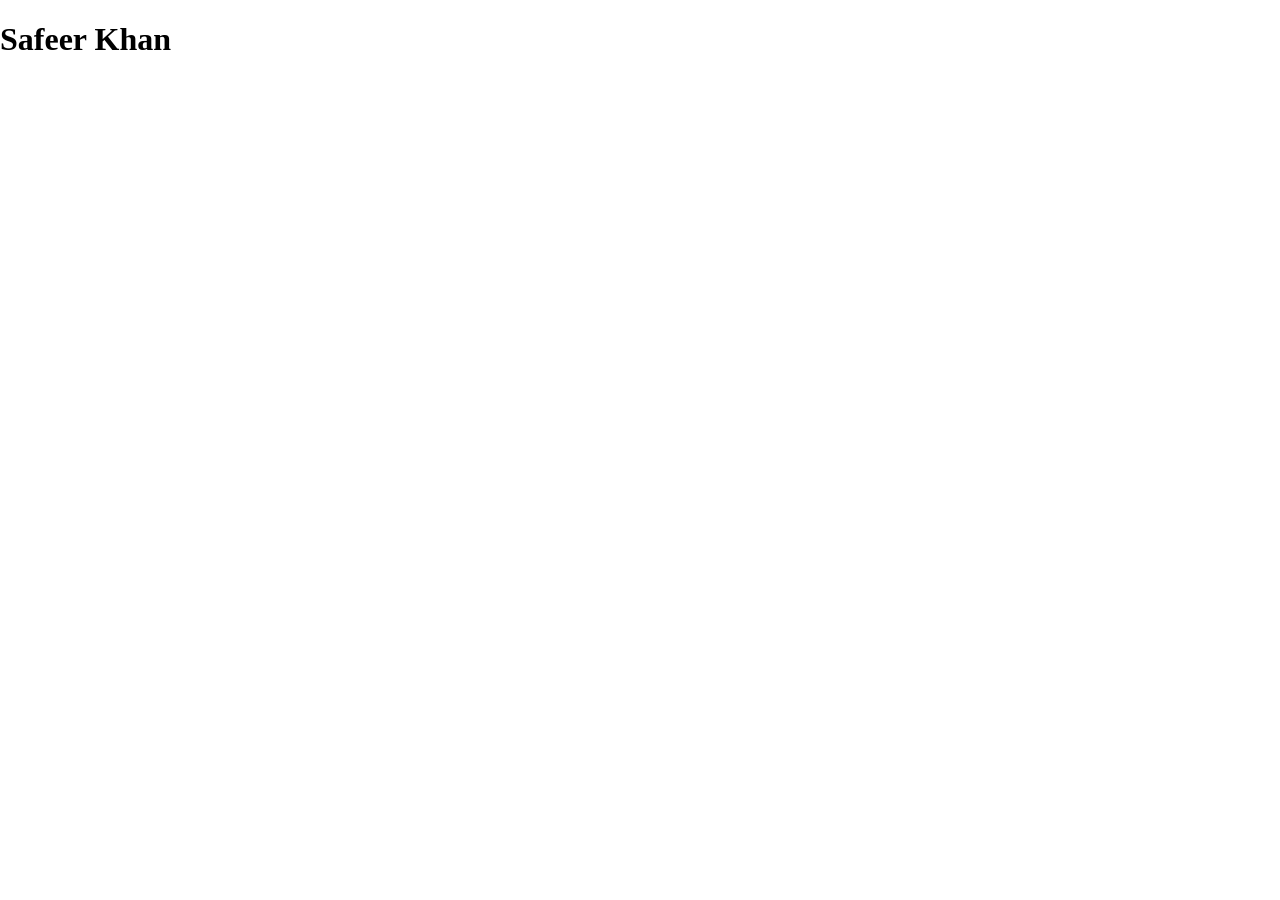
==== index.html @ 7e83fa23 "HTML/CSS Created" ====
<!DOCTYPE html>
<html lang="en">
  <head>
    <meta charset="UTF-8" />
    <meta http-equiv="X-UA-Compatible" content="IE=edge" />
    <meta name="viewport" content="width=device-width, initial-scale=1.0" />
    <title>Safeer Khan</title>
    <link rel="stylesheet" href="style.css" />
  </head>
  <body>
    <h1>Safeer Khan</h1>
  </body>
</html>
---- style.css ----
html,
body {
  margin: 0;
  padding: 0;
  box-sizing: border-box;
}
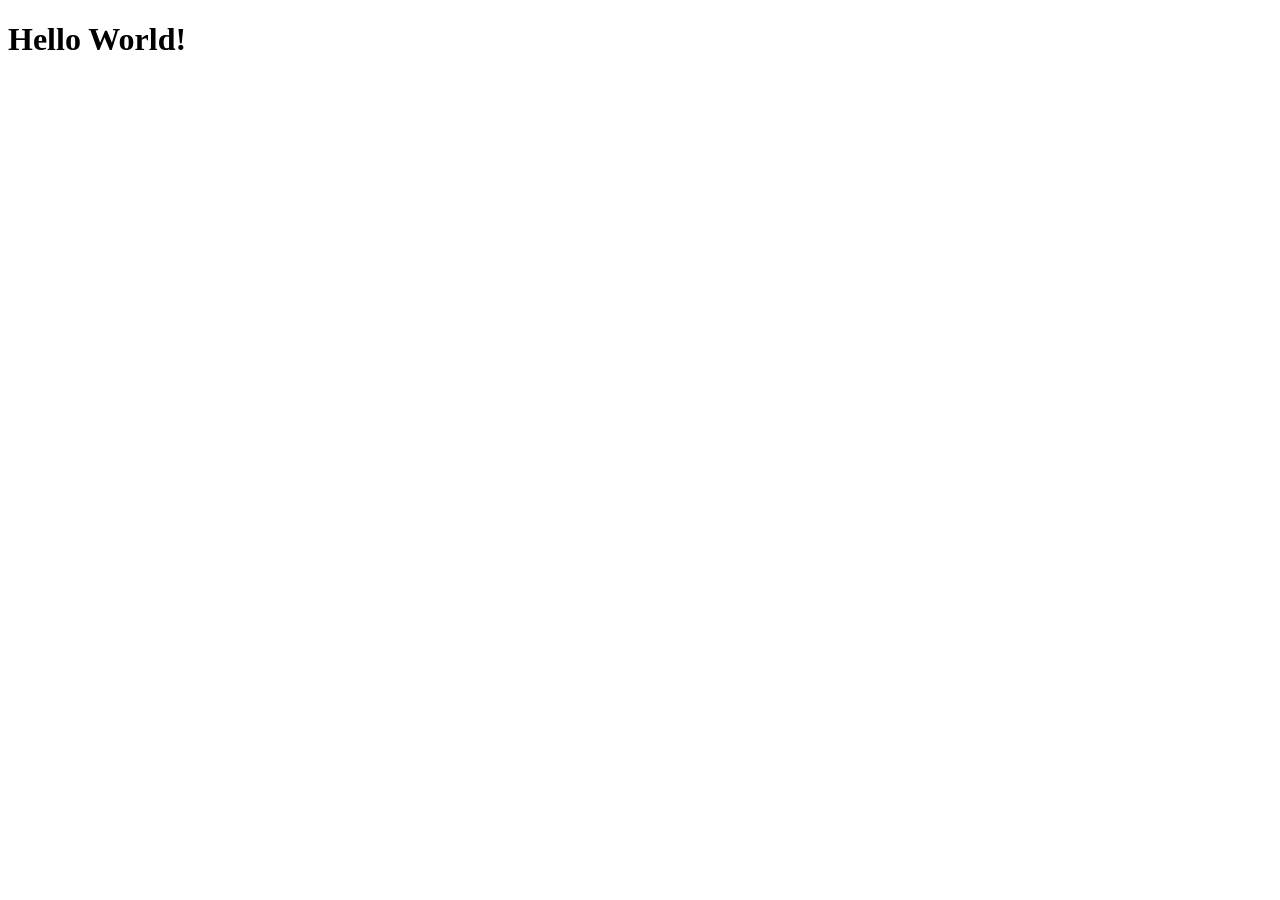
==== commit 65e85387: "Init project setup" ====
--- a/index.html
+++ b/index.html
@@ -2,12 +2,10 @@
 <html lang="en">
   <head>
     <meta charset="UTF-8" />
-    <meta http-equiv="X-UA-Compatible" content="IE=edge" />
     <meta name="viewport" content="width=device-width, initial-scale=1.0" />
     <title>Safeer Khan</title>
-    <link rel="stylesheet" href="style.css" />
   </head>
   <body>
-    <h1>Safeer Khan</h1>
+    <h1>Hello World!</h1>
   </body>
 </html>
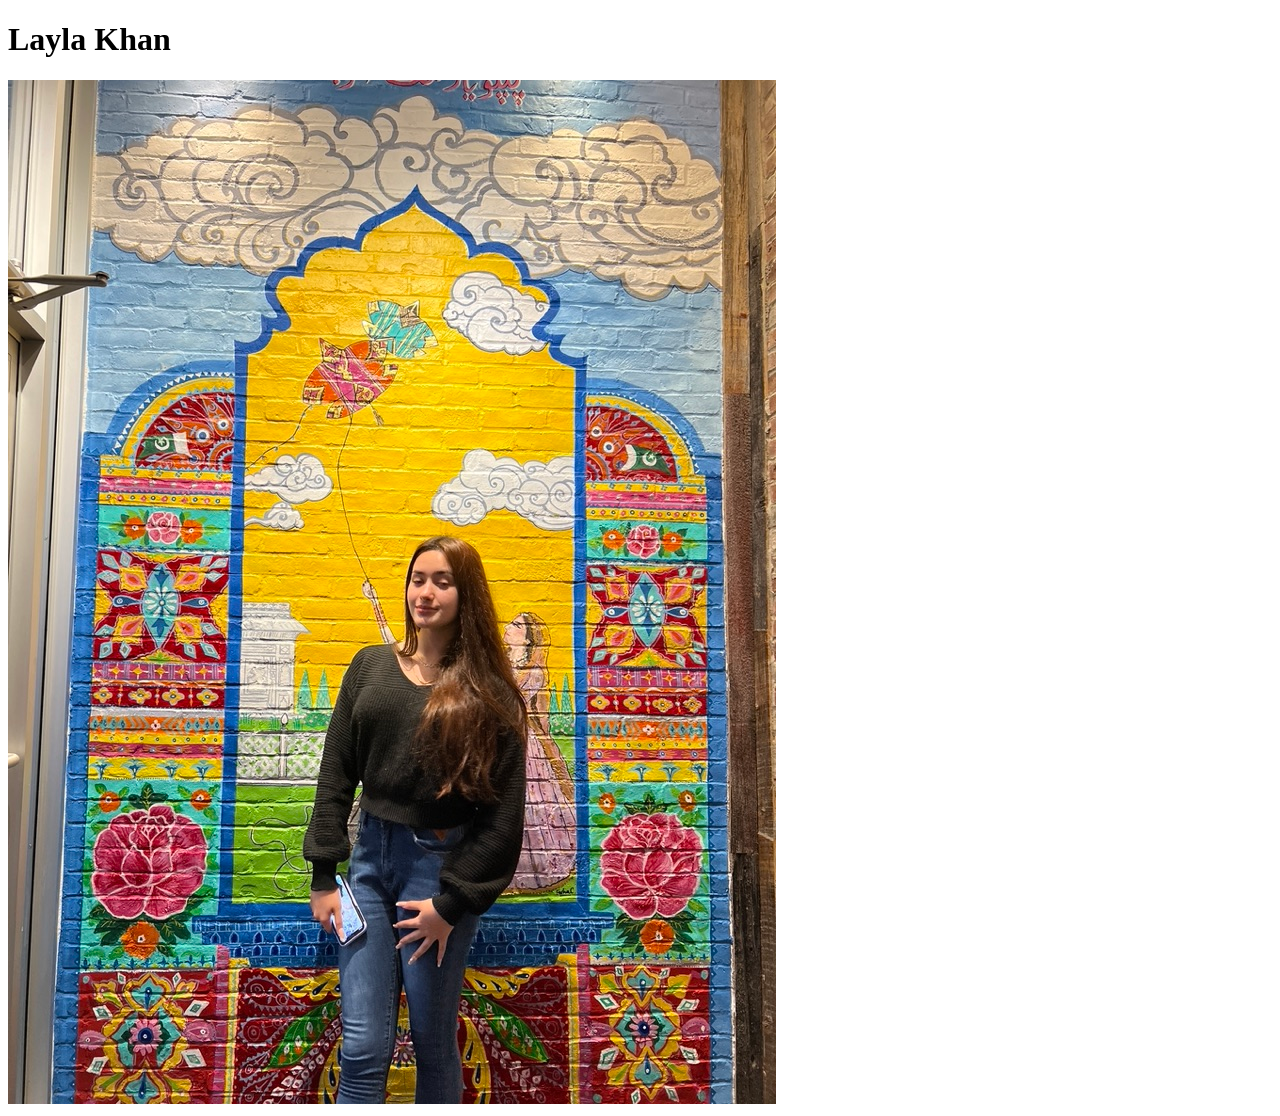
==== commit 88cdf4da: "add picture of layla" ====
--- a/index.html
+++ b/index.html
@@ -4,8 +4,10 @@
     <meta charset="UTF-8" />
     <meta name="viewport" content="width=device-width, initial-scale=1.0" />
     <title>Safeer Khan</title>
+    <link rel="stylesheet" href="styles/style.css" />
   </head>
   <body>
-    <h1>Hello World!</h1>
+    <h1>Layla Khan</h1>
+    <img src="images/layla.jpeg" alt="" />
   </body>
 </html>
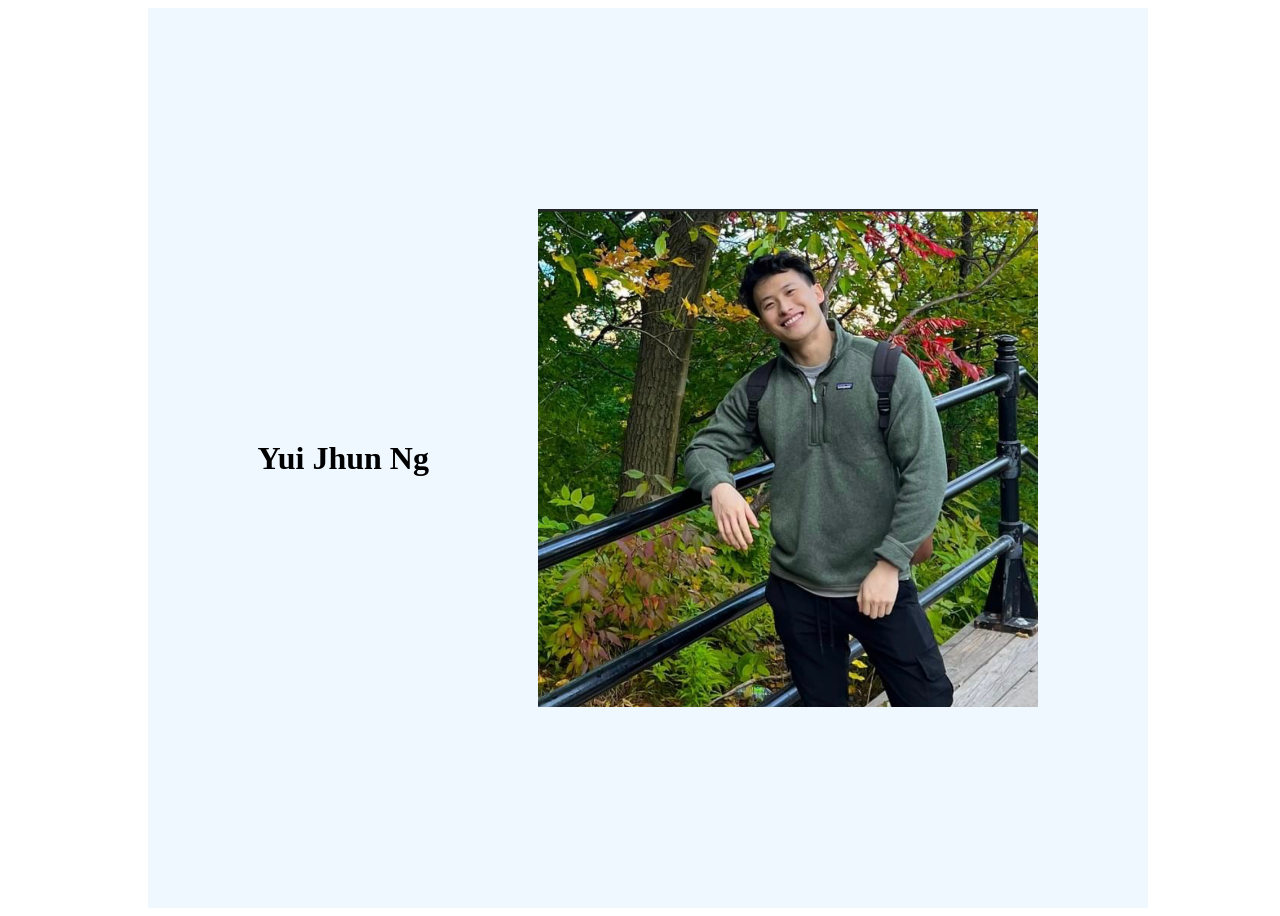
==== commit 8c7056dc: "Yuijhun Template" ====
--- a/index.html
+++ b/index.html
@@ -7,7 +7,9 @@
     <link rel="stylesheet" href="styles/style.css" />
   </head>
   <body>
-    <h1>Layla Khan</h1>
-    <img src="images/layla.jpeg" alt="" />
+    <main>
+      <h1>Yui Jhun Ng</h1>
+      <img src="images/yuijhun.jpeg" alt="" />
+    </main>
   </body>
 </html>
--- a/styles/style.css
+++ b/styles/style.css
@@ -0,0 +1,31 @@
+body {
+  height: 100vh;
+  width: 100vw;
+  display: flex;
+  justify-content: center;
+}
+
+main {
+  height: 100%;
+  width: 100%;
+  display: flex;
+  justify-content: space-evenly;
+  align-items: center;
+  max-width: 1000px;
+  background-color: aliceblue;
+}
+
+img {
+  max-width: 500px;
+}
+
+@media only screen and (max-width: 700px) {
+  main {
+    display: block;
+    text-align: center;
+  }
+
+  img {
+    max-width: 400px;
+  }
+}
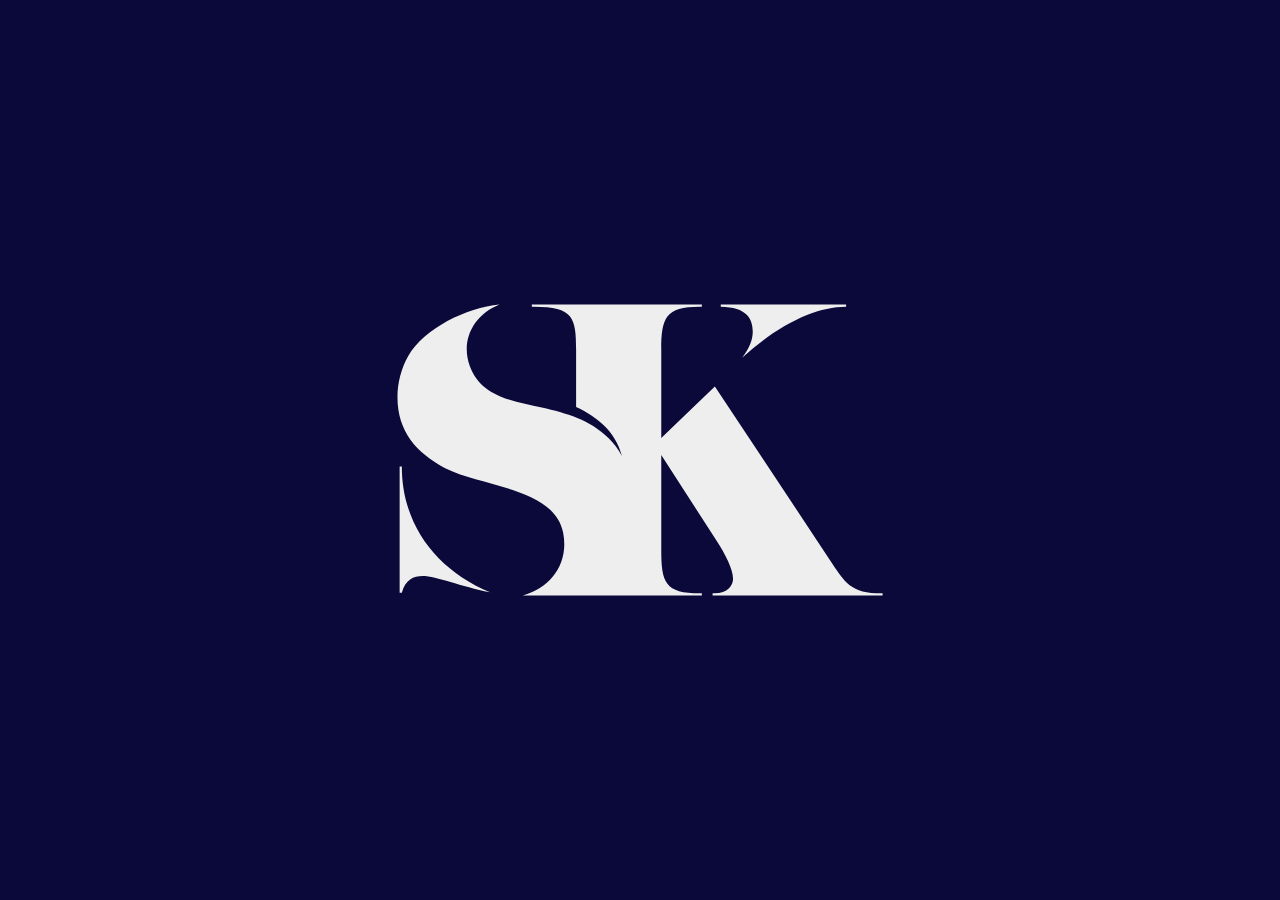
==== commit 512c4645: "SK Logo Landing Page" ====
--- a/index.html
+++ b/index.html
@@ -7,9 +7,8 @@
     <link rel="stylesheet" href="styles/style.css" />
   </head>
   <body>
-    <main>
-      <h1>Yui Jhun Ng</h1>
-      <img src="images/yuijhun.jpeg" alt="" />
-    </main>
+    <div id="logo-container">
+      <img id="logo" src="images/logo.svg" alt="" />
+    </div>
   </body>
 </html>
--- a/styles/style.css
+++ b/styles/style.css
@@ -1,31 +1,71 @@
+/*
+  1. Use a more-intuitive box-sizing model.
+*/
+*,
+*::before,
+*::after {
+  box-sizing: border-box;
+}
+/*
+    2. Remove default margin
+  */
+* {
+  margin: 0;
+}
+/*
+    Typographic tweaks!
+    3. Add accessible line-height
+    4. Improve text rendering
+  */
+body {
+  line-height: 1.5;
+  -webkit-font-smoothing: antialiased;
+}
+/*
+    5. Improve media defaults
+  */
+img,
+picture,
+video,
+canvas,
+svg {
+  display: block;
+  max-width: 100%;
+}
+/*
+    6. Remove built-in form typography styles
+  */
+input,
+button,
+textarea,
+select {
+  font: inherit;
+}
+/*
+    7. Avoid text overflows
+  */
+p,
+h1,
+h2,
+h3,
+h4,
+h5,
+h6 {
+  overflow-wrap: break-word;
+}
+
 body {
   height: 100vh;
   width: 100vw;
-  display: flex;
-  justify-content: center;
 }
 
-main {
+#logo-container {
+  background-color: rgb(10, 9, 57);
   height: 100%;
   width: 100%;
-  display: flex;
-  justify-content: space-evenly;
-  align-items: center;
-  max-width: 1000px;
-  background-color: aliceblue;
 }
 
-img {
-  max-width: 500px;
+#logo {
+  height: 100%;
+  width: 100%;
 }
-
-@media only screen and (max-width: 700px) {
-  main {
-    display: block;
-    text-align: center;
-  }
-
-  img {
-    max-width: 400px;
-  }
-}
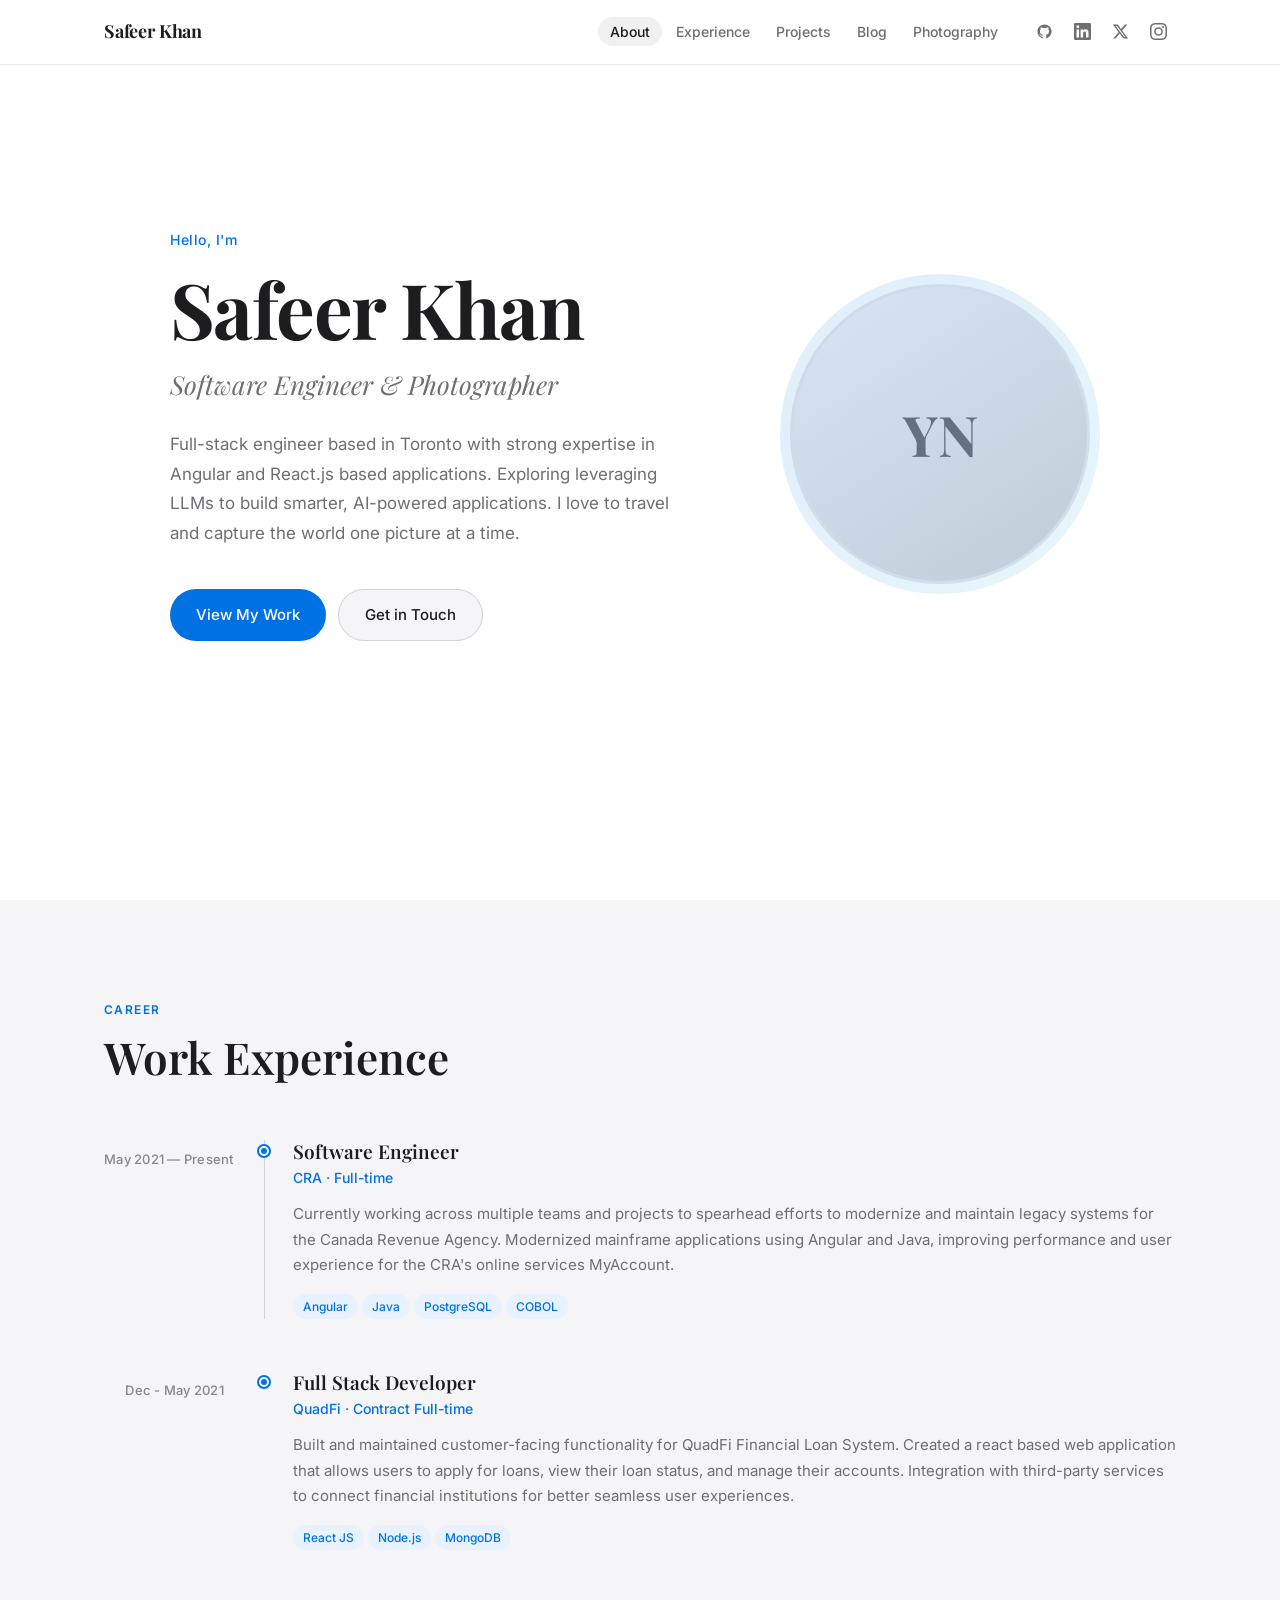
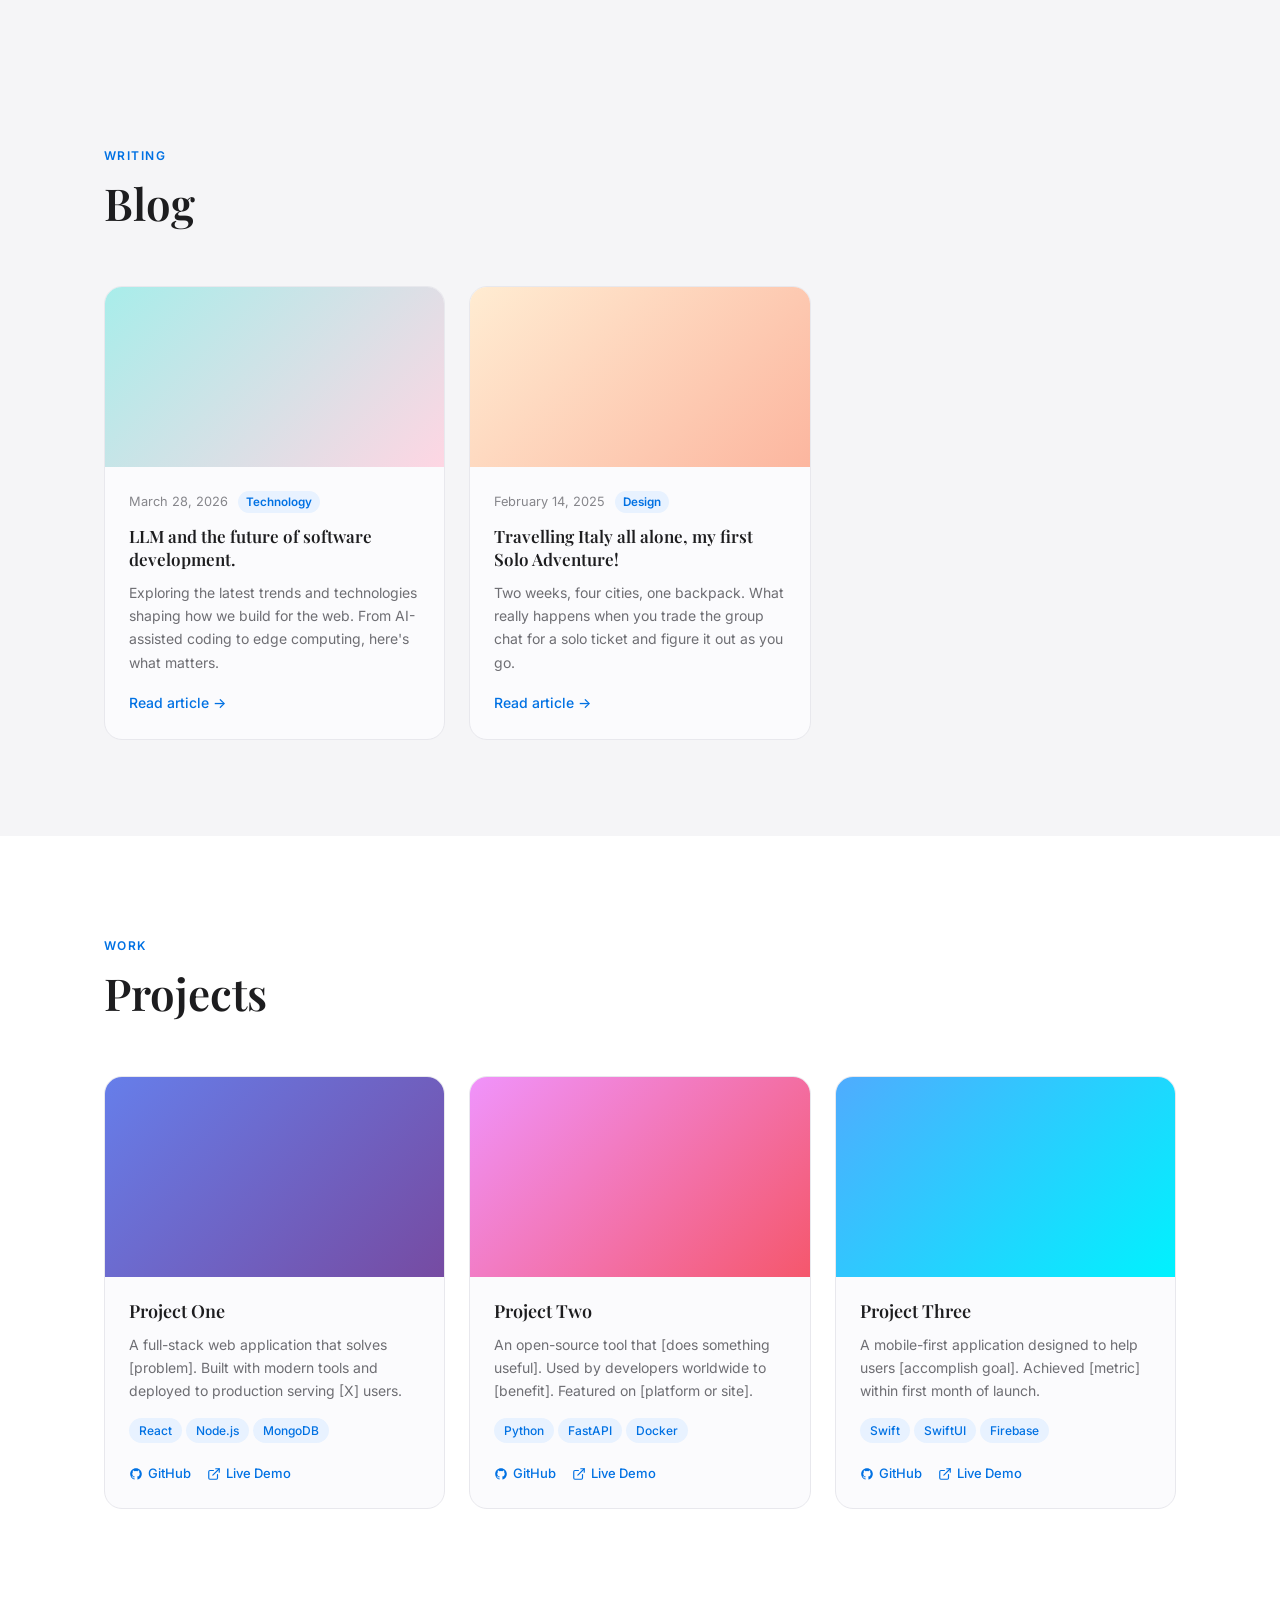
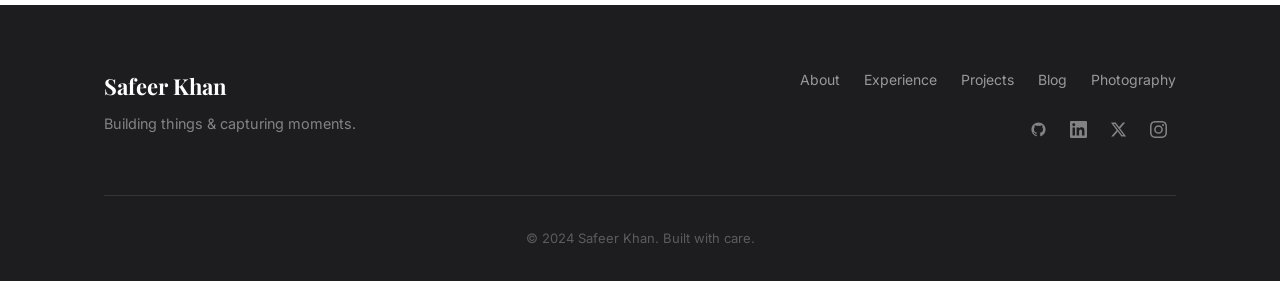
==== commit 65ea624b: "first commit" ====
--- a/index.html
+++ b/index.html
@@ -1,14 +1,395 @@
-<!DOCTYPE html>
+<!doctype html>
 <html lang="en">
   <head>
     <meta charset="UTF-8" />
     <meta name="viewport" content="width=device-width, initial-scale=1.0" />
-    <title>Safeer Khan</title>
-    <link rel="stylesheet" href="styles/style.css" />
+    <title>Safeer Khan — Portfolio</title>
+    <link rel="preconnect" href="https://fonts.googleapis.com" />
+    <link rel="preconnect" href="https://fonts.gstatic.com" crossorigin />
+    <link
+      href="https://fonts.googleapis.com/css2?family=Inter:wght@300;400;500;600&family=Playfair+Display:ital,wght@0,400;0,600;0,700;1,400&display=swap"
+      rel="stylesheet"
+    />
+    <link rel="stylesheet" href="css/style.css" />
   </head>
   <body>
-    <div id="logo-container">
-      <img id="logo" src="images/logo.svg" alt="" />
+    <!-- ============ NAVIGATION ============ -->
+    <nav class="nav" id="nav">
+      <div class="nav-inner">
+        <a href="#about" class="nav-logo">Safeer Khan</a>
+        <ul class="nav-links">
+          <li><a href="#about">About</a></li>
+          <li><a href="#experience">Experience</a></li>
+          <li><a href="#projects">Projects</a></li>
+          <li><a href="#blog">Blog</a></li>
+          <li><a href="#photography">Photography</a></li>
+        </ul>
+        <div class="nav-social">
+          <a href="#" class="social-icon" aria-label="GitHub">
+            <span class="icon icon-github icon-md"></span>
+          </a>
+          <a href="#" class="social-icon" aria-label="LinkedIn">
+            <span class="icon icon-linkedin icon-md"></span>
+          </a>
+          <a href="#" class="social-icon" aria-label="Twitter / X">
+            <span class="icon icon-twitter icon-md"></span>
+          </a>
+          <a href="#" class="social-icon" aria-label="Instagram">
+            <span class="icon icon-instagram icon-md"></span>
+          </a>
+        </div>
+        <button
+          class="nav-hamburger"
+          id="navHamburger"
+          aria-label="Toggle menu"
+        >
+          <span></span><span></span><span></span>
+        </button>
+      </div>
+    </nav>
+
+    <!-- Mobile menu -->
+    <div class="mobile-menu" id="mobileMenu">
+      <ul>
+        <li><a href="#about" onclick="closeMobileMenu()">About</a></li>
+        <li>
+          <a href="#experience" onclick="closeMobileMenu()">Experience</a>
+        </li>
+        <li><a href="#projects" onclick="closeMobileMenu()">Projects</a></li>
+        <li><a href="#blog" onclick="closeMobileMenu()">Blog</a></li>
+        <li>
+          <a href="#photography" onclick="closeMobileMenu()">Photography</a>
+        </li>
+      </ul>
     </div>
+
+    <!-- ============ HERO / ABOUT ============ -->
+    <section class="section section-hero" id="about">
+      <div class="container">
+        <div class="hero-layout">
+          <div class="hero-text">
+            <span class="hero-greeting">Hello, I'm</span>
+            <h1 class="hero-name">Safeer Khan</h1>
+            <p class="hero-tagline">Software Engineer &amp; Photographer</p>
+            <p class="hero-bio">
+              Full-stack engineer based in Toronto with strong expertise in
+              Angular and React.js based applications. Exploring leveraging LLMs
+              to build smarter, AI-powered applications. I love to travel and
+              capture the world one picture at a time.
+            </p>
+            <div class="hero-cta">
+              <a href="#projects" class="btn btn-primary">View My Work</a>
+              <a href="mailto:hello@yourname.com" class="btn btn-secondary"
+                >Get in Touch</a
+              >
+            </div>
+          </div>
+          <div class="hero-image">
+            <div class="avatar-frame">
+              <div class="avatar-placeholder">YN</div>
+            </div>
+          </div>
+        </div>
+      </div>
+    </section>
+
+    <!-- ============ WORK EXPERIENCE ============ -->
+    <section class="section section-alt" id="experience">
+      <div class="container">
+        <div class="section-header">
+          <span class="section-label">Career</span>
+          <h2 class="section-title">Work Experience</h2>
+        </div>
+
+          <div class="timeline-item">
+            <div class="timeline-meta">
+              <span class="timeline-date">May 2021 — Present</span>
+            </div>
+            <div class="timeline-body">
+              <div class="timeline-dot"></div>
+              <div class="timeline-content">
+                <h3 class="timeline-role">Software Engineer</h3>
+                <p class="timeline-company">CRA · Full-time</p>
+                <p class="timeline-desc">
+                  Currently working across multiple teams and projects to
+                  spearhead efforts to modernize and maintain legacy systems for
+                  the Canada Revenue Agency. Modernized mainframe applications
+                  using Angular and Java, improving performance and user
+                  experience for the CRA's online services MyAccount.
+                </p>
+                <div class="timeline-tags">
+                  <span class="tag">Angular</span>
+                  <span class="tag">Java</span>
+                  <span class="tag">PostgreSQL</span>
+                  <span class="tag">COBOL</span>
+                </div>
+              </div>
+            </div>
+          </div>
+
+          <div class="timeline-item">
+            <div class="timeline-meta">
+              <span class="timeline-date">Dec - May 2021</span>
+            </div>
+            <div class="timeline-body">
+              <div class="timeline-dot"></div>
+              <div class="timeline-content">
+                <h3 class="timeline-role">Full Stack Developer</h3>
+                <p class="timeline-company">QuadFi · Contract Full-time</p>
+                <p class="timeline-desc">
+                  Built and maintained customer-facing functionality for QuadFi
+                  Financial Loan System. Created a react based web application
+                  that allows users to apply for loans, view their loan status,
+                  and manage their accounts. Integration with third-party
+                  services to connect financial institutions for better seamless
+                  user experiences.
+                </p>
+                <div class="timeline-tags">
+                  <span class="tag">React JS</span>
+                  <span class="tag">Node.js</span>
+                  <span class="tag">MongoDB</span>
+                </div>
+              </div>
+            </div>
+          </div>
+        </div>
+      </div>
+    </section>
+
+    <!-- ============ BLOG ============ -->
+    <section class="section section-alt" id="blog">
+      <div class="container">
+        <div class="section-header">
+          <span class="section-label">Writing</span>
+          <h2 class="section-title">Blog</h2>
+        </div>
+        <div class="blog-grid">
+          <article class="blog-card">
+            <div
+              class="blog-image"
+              style="
+                background: linear-gradient(135deg, #a8edea 0%, #fed6e3 100%);
+              "
+            ></div>
+            <div class="blog-body">
+              <div class="blog-meta">
+                <span class="blog-date">March 28, 2026</span>
+                <span class="blog-category">Technology</span>
+              </div>
+              <h3 class="blog-title">LLM and the future of software development.</h3>
+              <p class="blog-excerpt">
+                Exploring the latest trends and technologies shaping how we
+                build for the web. From AI-assisted coding to edge computing,
+                here's what matters.
+              </p>
+              <a href="#" class="blog-read-more">Read article →</a>
+            </div>
+          </article>
+
+          <article class="blog-card">
+            <div
+              class="blog-image"
+              style="
+                background: linear-gradient(135deg, #ffecd2 0%, #fcb69f 100%);
+              "
+            ></div>
+            <div class="blog-body">
+              <div class="blog-meta">
+                <span class="blog-date">February 14, 2025</span>
+                <span class="blog-category">Design</span>
+              </div>
+              <h3 class="blog-title">Travelling Italy all alone, my first Solo Adventure!</h3>
+              <p class="blog-excerpt">
+                Two weeks, four cities, one backpack. What really happens when
+                you trade the group chat for a solo ticket and figure it out as
+                you go.
+              </p>
+              <a href="blog/italy-solo-adventure.html" class="blog-read-more">Read article →</a>
+            </div>
+          </article>
+        </div>
+      </div>
+    </section>
+
+    <!-- ============ PROJECTS ============ -->
+    <section class="section" id="projects">
+      <div class="container">
+        <div class="section-header">
+          <span class="section-label">Work</span>
+          <h2 class="section-title">Projects</h2>
+        </div>
+        <div class="projects-grid">
+          <div class="project-card">
+            <div
+              class="project-image"
+              style="
+                background: linear-gradient(135deg, #667eea 0%, #764ba2 100%);
+              "
+            ></div>
+            <div class="project-body">
+              <h3 class="project-title">Project One</h3>
+              <p class="project-desc">
+                A full-stack web application that solves [problem]. Built with
+                modern tools and deployed to production serving [X] users.
+              </p>
+              <div class="project-tags">
+                <span class="tag">React</span>
+                <span class="tag">Node.js</span>
+                <span class="tag">MongoDB</span>
+              </div>
+              <div class="project-links">
+                <a href="#" class="project-link">
+                  <span class="icon icon-github icon-sm"></span>
+                  GitHub
+                </a>
+                <a href="#" class="project-link">
+                  <span class="icon icon-external icon-sm"></span>
+                  Live Demo
+                </a>
+              </div>
+            </div>
+          </div>
+
+          <div class="project-card">
+            <div
+              class="project-image"
+              style="
+                background: linear-gradient(135deg, #f093fb 0%, #f5576c 100%);
+              "
+            ></div>
+            <div class="project-body">
+              <h3 class="project-title">Project Two</h3>
+              <p class="project-desc">
+                An open-source tool that [does something useful]. Used by
+                developers worldwide to [benefit]. Featured on [platform or
+                site].
+              </p>
+              <div class="project-tags">
+                <span class="tag">Python</span>
+                <span class="tag">FastAPI</span>
+                <span class="tag">Docker</span>
+              </div>
+              <div class="project-links">
+                <a href="#" class="project-link">
+                  <span class="icon icon-github icon-sm"></span>
+                  GitHub
+                </a>
+                <a href="#" class="project-link">
+                  <span class="icon icon-external icon-sm"></span>
+                  Live Demo
+                </a>
+              </div>
+            </div>
+          </div>
+
+          <div class="project-card">
+            <div
+              class="project-image"
+              style="
+                background: linear-gradient(135deg, #4facfe 0%, #00f2fe 100%);
+              "
+            ></div>
+            <div class="project-body">
+              <h3 class="project-title">Project Three</h3>
+              <p class="project-desc">
+                A mobile-first application designed to help users [accomplish
+                goal]. Achieved [metric] within first month of launch.
+              </p>
+              <div class="project-tags">
+                <span class="tag">Swift</span>
+                <span class="tag">SwiftUI</span>
+                <span class="tag">Firebase</span>
+              </div>
+              <div class="project-links">
+                <a href="#" class="project-link">
+                  <span class="icon icon-github icon-sm"></span>
+                  GitHub
+                </a>
+                <a href="#" class="project-link">
+                  <span class="icon icon-external icon-sm"></span>
+                  Live Demo
+                </a>
+              </div>
+            </div>
+          </div>
+        </div>
+      </div>
+    </section>
+
+    <!-- ============ FOOTER ============ -->
+    <footer class="footer">
+      <div class="container">
+        <div class="footer-inner">
+          <div class="footer-left">
+            <span class="footer-name">Safeer Khan</span>
+            <p class="footer-tagline">
+              Building things &amp; capturing moments.
+            </p>
+          </div>
+          <div class="footer-right">
+            <nav class="footer-nav" aria-label="Footer navigation">
+              <a href="#about">About</a>
+              <a href="#experience">Experience</a>
+              <a href="#projects">Projects</a>
+              <a href="#blog">Blog</a>
+              <a href="#photography">Photography</a>
+            </nav>
+            <div class="footer-social">
+              <a href="#" aria-label="GitHub">
+                <span class="icon icon-github icon-md"></span>
+              </a>
+              <a href="#" aria-label="LinkedIn">
+                <span class="icon icon-linkedin icon-md"></span>
+              </a>
+              <a href="#" aria-label="Twitter / X">
+                <span class="icon icon-twitter icon-md"></span>
+              </a>
+              <a href="#" aria-label="Instagram">
+                <span class="icon icon-instagram icon-md"></span>
+              </a>
+            </div>
+          </div>
+        </div>
+        <div class="footer-bottom">
+          <p>© 2024 Safeer Khan. Built with care.</p>
+        </div>
+      </div>
+    </footer>
+
+    <script>
+      // Nav background on scroll
+      const nav = document.getElementById("nav");
+      window.addEventListener("scroll", () => {
+        nav.classList.toggle("nav-scrolled", window.scrollY > 20);
+      });
+
+      // Mobile menu toggle
+      const hamburger = document.getElementById("navHamburger");
+      const mobileMenu = document.getElementById("mobileMenu");
+      hamburger.addEventListener("click", () => {
+        hamburger.classList.toggle("active");
+        mobileMenu.classList.toggle("open");
+      });
+      function closeMobileMenu() {
+        hamburger.classList.remove("active");
+        mobileMenu.classList.remove("open");
+      }
+
+      // Active nav link on scroll
+      const sections = document.querySelectorAll("section[id]");
+      const navLinks = document.querySelectorAll(".nav-links a");
+      window.addEventListener("scroll", () => {
+        let current = "";
+        sections.forEach((s) => {
+          if (window.scrollY >= s.offsetTop - 100) current = s.id;
+        });
+        navLinks.forEach((link) => {
+          link.classList.toggle(
+            "active",
+            link.getAttribute("href") === "#" + current,
+          );
+        });
+      });
+    </script>
   </body>
 </html>
--- a/css/style.css
+++ b/css/style.css
@@ -0,0 +1,818 @@
+/* ============================================
+   ICONS
+   Uses CSS mask-image so icons inherit currentColor
+   from their parent — hover and theme colors work
+   without touching the SVG files.
+
+   Usage in HTML:
+     <span class="icon icon-github icon-md"></span>
+
+   Sizes:  icon-sm (14px)  icon-md (17px)
+   Names:  icon-github  icon-linkedin  icon-twitter
+           icon-instagram  icon-external
+   ============================================ */
+.icon {
+  display: inline-block;
+  flex-shrink: 0;
+  background-color: currentColor;
+  -webkit-mask-repeat: no-repeat;
+  -webkit-mask-position: center;
+  -webkit-mask-size: contain;
+  mask-repeat: no-repeat;
+  mask-position: center;
+  mask-size: contain;
+}
+
+.icon-sm { width: 14px; height: 14px; }
+.icon-md { width: 17px; height: 17px; }
+
+.icon-github    { -webkit-mask-image: url(../icons/github.svg);        mask-image: url(../icons/github.svg); }
+.icon-linkedin  { -webkit-mask-image: url(../icons/linkedin.svg);      mask-image: url(../icons/linkedin.svg); }
+.icon-twitter   { -webkit-mask-image: url(../icons/twitter.svg);       mask-image: url(../icons/twitter.svg); }
+.icon-instagram { -webkit-mask-image: url(../icons/instagram.svg);     mask-image: url(../icons/instagram.svg); }
+.icon-external  { -webkit-mask-image: url(../icons/external-link.svg); mask-image: url(../icons/external-link.svg); }
+
+
+/* ============================================
+   CSS CUSTOM PROPERTIES
+   ============================================ */
+:root {
+  /* Colors */
+  --color-bg:           #FFFFFF;
+  --color-bg-alt:       #F5F5F7;
+  --color-bg-card:      #FBFBFD;
+  --color-text:         #1D1D1F;
+  --color-text-secondary: #6E6E73;
+  --color-text-tertiary:  #86868B;
+  --color-accent:       #0071E3;
+  --color-accent-hover: #0077ED;
+  --color-accent-light: #E8F2FF;
+  --color-border:       #D2D2D7;
+  --color-border-light: #E8E8ED;
+
+  /* Typography */
+  --font-heading: 'Playfair Display', Georgia, 'Times New Roman', serif;
+  --font-body:    'Inter', -apple-system, BlinkMacSystemFont, 'SF Pro Display', 'Segoe UI', sans-serif;
+
+  /* Layout */
+  --max-width:       1120px;
+  --nav-height:      64px;
+  --section-padding: 96px;
+  --container-px:    24px;
+
+  /* Shadows */
+  --shadow-sm: 0 1px 3px rgba(0,0,0,.06), 0 1px 2px rgba(0,0,0,.04);
+  --shadow-md: 0 4px 16px rgba(0,0,0,.08), 0 2px 6px rgba(0,0,0,.04);
+  --shadow-lg: 0 12px 40px rgba(0,0,0,.10), 0 4px 12px rgba(0,0,0,.05);
+
+  /* Shape */
+  --radius-sm:   8px;
+  --radius-md:   12px;
+  --radius-lg:   18px;
+  --radius-full: 9999px;
+
+  /* Motion */
+  --transition:      0.2s ease;
+  --transition-slow: 0.4s ease;
+}
+
+
+/* ============================================
+   RESET & BASE
+   ============================================ */
+*, *::before, *::after {
+  box-sizing: border-box;
+  margin: 0;
+  padding: 0;
+}
+
+html {
+  scroll-behavior: smooth;
+  -webkit-text-size-adjust: 100%;
+}
+
+body {
+  font-family: var(--font-body);
+  color: var(--color-text);
+  background: var(--color-bg);
+  line-height: 1.6;
+  -webkit-font-smoothing: antialiased;
+  -moz-osx-font-smoothing: grayscale;
+}
+
+a       { color: inherit; text-decoration: none; }
+img     { max-width: 100%; display: block; }
+ul      { list-style: none; }
+button  { font-family: var(--font-body); cursor: pointer; border: none; background: none; }
+
+h1, h2, h3, h4 {
+  font-family: var(--font-heading);
+  line-height: 1.2;
+  color: var(--color-text);
+}
+
+
+/* ============================================
+   LAYOUT HELPERS
+   ============================================ */
+.container {
+  max-width: var(--max-width);
+  margin: 0 auto;
+  padding: 0 var(--container-px);
+}
+
+.section {
+  padding: var(--section-padding) 0;
+}
+
+.section-alt {
+  background: var(--color-bg-alt);
+}
+
+.section-header {
+  margin-bottom: 56px;
+}
+
+.section-label {
+  display: inline-block;
+  font-size: 0.75rem;
+  font-weight: 600;
+  letter-spacing: 0.12em;
+  text-transform: uppercase;
+  color: var(--color-accent);
+  margin-bottom: 12px;
+}
+
+.section-title {
+  font-size: clamp(2rem, 4vw, 2.75rem);
+  font-weight: 600;
+}
+
+.section-subtitle {
+  margin-top: 12px;
+  font-size: 0.875rem;
+  color: var(--color-text-tertiary);
+}
+
+
+/* ============================================
+   NAVIGATION
+   ============================================ */
+.nav {
+  position: fixed;
+  inset: 0 0 auto 0;
+  z-index: 1000;
+  height: var(--nav-height);
+  background: rgba(255, 255, 255, 0.72);
+  backdrop-filter: saturate(180%) blur(20px);
+  -webkit-backdrop-filter: saturate(180%) blur(20px);
+  border-bottom: 1px solid transparent;
+  transition: border-color var(--transition), background var(--transition);
+}
+
+.nav-scrolled {
+  border-bottom-color: var(--color-border-light);
+  background: rgba(255, 255, 255, 0.90);
+}
+
+.nav-inner {
+  max-width: var(--max-width);
+  margin: 0 auto;
+  padding: 0 var(--container-px);
+  height: 100%;
+  display: flex;
+  align-items: center;
+  gap: 8px;
+}
+
+.nav-logo {
+  font-family: var(--font-heading);
+  font-size: 1.125rem;
+  font-weight: 700;
+  letter-spacing: -0.01em;
+  flex-shrink: 0;
+  margin-right: auto;
+  transition: color var(--transition);
+}
+.nav-logo:hover { color: var(--color-accent); }
+
+.nav-links {
+  display: flex;
+  align-items: center;
+  gap: 2px;
+}
+
+.nav-links a {
+  font-size: 0.875rem;
+  font-weight: 500;
+  color: var(--color-text-secondary);
+  padding: 6px 12px;
+  border-radius: var(--radius-full);
+  transition: color var(--transition), background var(--transition);
+}
+.nav-links a:hover,
+.nav-links a.active {
+  color: var(--color-text);
+  background: rgba(0, 0, 0, 0.06);
+}
+
+.nav-social {
+  display: flex;
+  align-items: center;
+  gap: 2px;
+  margin-left: 8px;
+  flex-shrink: 0;
+}
+
+.social-icon {
+  width: 36px;
+  height: 36px;
+  display: flex;
+  align-items: center;
+  justify-content: center;
+  color: var(--color-text-secondary);
+  border-radius: var(--radius-sm);
+  transition: color var(--transition), background var(--transition);
+}
+.social-icon svg { width: 17px; height: 17px; }
+.social-icon:hover {
+  color: var(--color-text);
+  background: rgba(0, 0, 0, 0.06);
+}
+
+/* Hamburger button */
+.nav-hamburger {
+  display: none;
+  flex-direction: column;
+  gap: 5px;
+  padding: 8px;
+  border-radius: var(--radius-sm);
+  flex-shrink: 0;
+}
+.nav-hamburger span {
+  display: block;
+  width: 20px;
+  height: 1.5px;
+  background: var(--color-text);
+  border-radius: 2px;
+  transition: transform var(--transition), opacity var(--transition);
+}
+.nav-hamburger.active span:nth-child(1) { transform: translateY(6.5px) rotate(45deg); }
+.nav-hamburger.active span:nth-child(2) { opacity: 0; }
+.nav-hamburger.active span:nth-child(3) { transform: translateY(-6.5px) rotate(-45deg); }
+
+/* Mobile slide-down menu */
+.mobile-menu {
+  position: fixed;
+  top: var(--nav-height);
+  left: 0;
+  right: 0;
+  background: rgba(255, 255, 255, 0.96);
+  backdrop-filter: blur(20px);
+  -webkit-backdrop-filter: blur(20px);
+  border-bottom: 1px solid var(--color-border-light);
+  z-index: 999;
+  max-height: 0;
+  overflow: hidden;
+  transition: max-height 0.3s ease;
+}
+.mobile-menu.open { max-height: 360px; }
+.mobile-menu ul   { padding: 12px 24px 24px; }
+.mobile-menu li   { border-bottom: 1px solid var(--color-border-light); }
+.mobile-menu a {
+  display: block;
+  padding: 16px 0;
+  font-size: 1rem;
+  font-weight: 500;
+  transition: color var(--transition);
+}
+.mobile-menu a:hover { color: var(--color-accent); }
+
+
+/* ============================================
+   HERO / ABOUT
+   ============================================ */
+.section-hero {
+  min-height: 100vh;
+  display: flex;
+  align-items: center;
+  padding-top: var(--nav-height);
+}
+
+.hero-layout {
+  display: grid;
+  grid-template-columns: 1fr 340px;
+  gap: 80px;
+  align-items: center;
+}
+
+.hero-greeting {
+  display: inline-block;
+  font-size: 0.875rem;
+  font-weight: 500;
+  color: var(--color-accent);
+  letter-spacing: 0.04em;
+  margin-bottom: 16px;
+}
+
+.hero-name {
+  font-size: clamp(3rem, 6vw, 5rem);
+  font-weight: 700;
+  letter-spacing: -0.02em;
+  line-height: 1.05;
+  margin-bottom: 16px;
+}
+
+.hero-tagline {
+  font-family: var(--font-heading);
+  font-size: clamp(1.25rem, 2.5vw, 1.625rem);
+  font-style: italic;
+  color: var(--color-text-secondary);
+  margin-bottom: 24px;
+}
+
+.hero-bio {
+  font-size: 1.0625rem;
+  color: var(--color-text-secondary);
+  line-height: 1.75;
+  max-width: 520px;
+  margin-bottom: 40px;
+}
+
+.hero-cta {
+  display: flex;
+  gap: 12px;
+  flex-wrap: wrap;
+}
+
+/* Buttons */
+.btn {
+  display: inline-flex;
+  align-items: center;
+  gap: 8px;
+  padding: 13px 26px;
+  border-radius: var(--radius-full);
+  font-size: 0.9375rem;
+  font-weight: 500;
+  transition: all var(--transition);
+}
+
+.btn-primary {
+  background: var(--color-accent);
+  color: #fff;
+}
+.btn-primary:hover {
+  background: var(--color-accent-hover);
+  transform: translateY(-1px);
+  box-shadow: 0 4px 14px rgba(0, 113, 227, 0.35);
+}
+
+.btn-secondary {
+  background: var(--color-bg-alt);
+  color: var(--color-text);
+  border: 1px solid var(--color-border);
+}
+.btn-secondary:hover {
+  background: var(--color-border-light);
+  transform: translateY(-1px);
+}
+
+/* Avatar */
+.hero-image { display: flex; justify-content: center; }
+
+.avatar-frame {
+  position: relative;
+  width: 300px;
+  height: 300px;
+}
+.avatar-frame::before {
+  content: '';
+  position: absolute;
+  inset: -10px;
+  border-radius: 50%;
+  background: linear-gradient(135deg, var(--color-accent), #34aadc);
+  opacity: 0.12;
+}
+
+.avatar-placeholder {
+  width: 100%;
+  height: 100%;
+  border-radius: 50%;
+  background: linear-gradient(145deg, var(--color-bg-alt), var(--color-border));
+  border: 3px solid var(--color-border-light);
+  display: flex;
+  align-items: center;
+  justify-content: center;
+  font-family: var(--font-heading);
+  font-size: 3.5rem;
+  font-weight: 700;
+  color: var(--color-text-secondary);
+  /* Replace with: background-image: url('your-photo.jpg'); background-size: cover; */
+}
+
+
+/* ============================================
+   WORK EXPERIENCE / TIMELINE
+   ============================================ */
+.timeline {
+  position: relative;
+  padding-left: 0;
+}
+
+.timeline-item {
+  position: relative;
+  display: grid;
+  grid-template-columns: 120px 1fr;
+  gap: 0 40px;
+  margin-bottom: 52px;
+}
+.timeline-item:last-child { margin-bottom: 0; }
+
+.timeline-meta {
+  padding-top: 6px;
+  text-align: right;
+  flex-shrink: 0;
+}
+
+.timeline-date {
+  font-size: 0.8125rem;
+  font-weight: 500;
+  color: var(--color-text-tertiary);
+  letter-spacing: 0.02em;
+  white-space: nowrap;
+}
+
+.timeline-body {
+  position: relative;
+  padding-left: 28px;
+  border-left: 1.5px solid var(--color-border);
+}
+.timeline-item:last-child .timeline-body { border-left-color: transparent; }
+
+.timeline-dot {
+  position: absolute;
+  left: -5.75px;
+  top: 6px;
+  width: 10px;
+  height: 10px;
+  border-radius: 50%;
+  background: var(--color-accent);
+  border: 2px solid var(--color-bg-alt);
+  box-shadow: 0 0 0 2px var(--color-accent);
+}
+
+.timeline-role {
+  font-size: 1.1875rem;
+  font-weight: 600;
+  margin-bottom: 4px;
+}
+
+.timeline-company {
+  font-size: 0.875rem;
+  font-weight: 500;
+  color: var(--color-accent);
+  margin-bottom: 12px;
+}
+
+.timeline-desc {
+  font-size: 0.9375rem;
+  color: var(--color-text-secondary);
+  line-height: 1.7;
+  margin-bottom: 16px;
+}
+
+.timeline-tags { display: flex; flex-wrap: wrap; gap: 4px; }
+
+/* Shared tag pill */
+.tag {
+  display: inline-block;
+  padding: 3px 10px;
+  background: var(--color-accent-light);
+  color: var(--color-accent);
+  border-radius: var(--radius-full);
+  font-size: 0.75rem;
+  font-weight: 500;
+}
+
+
+/* ============================================
+   PROJECTS
+   ============================================ */
+.projects-grid {
+  display: grid;
+  grid-template-columns: repeat(3, 1fr);
+  gap: 24px;
+}
+
+.project-card {
+  background: var(--color-bg-card);
+  border: 1px solid var(--color-border-light);
+  border-radius: var(--radius-lg);
+  overflow: hidden;
+  transition: transform var(--transition), box-shadow var(--transition);
+}
+.project-card:hover {
+  transform: translateY(-4px);
+  box-shadow: var(--shadow-lg);
+}
+
+.project-image {
+  height: 200px;
+  width: 100%;
+}
+
+.project-body { padding: 24px; }
+
+.project-title {
+  font-size: 1.125rem;
+  font-weight: 600;
+  margin-bottom: 10px;
+}
+
+.project-desc {
+  font-size: 0.875rem;
+  color: var(--color-text-secondary);
+  line-height: 1.65;
+  margin-bottom: 16px;
+}
+
+.project-tags {
+  display: flex;
+  flex-wrap: wrap;
+  gap: 4px;
+  margin-bottom: 20px;
+}
+
+.project-links { display: flex; gap: 16px; }
+
+.project-link {
+  display: inline-flex;
+  align-items: center;
+  gap: 5px;
+  font-size: 0.8125rem;
+  font-weight: 500;
+  color: var(--color-accent);
+  transition: opacity var(--transition);
+}
+.project-link:hover { opacity: 0.7; }
+
+
+/* ============================================
+   BLOG
+   ============================================ */
+.blog-grid {
+  display: grid;
+  grid-template-columns: repeat(3, 1fr);
+  gap: 24px;
+}
+
+.blog-card {
+  background: var(--color-bg-card);
+  border: 1px solid var(--color-border-light);
+  border-radius: var(--radius-lg);
+  overflow: hidden;
+  transition: transform var(--transition), box-shadow var(--transition);
+}
+.blog-card:hover {
+  transform: translateY(-4px);
+  box-shadow: var(--shadow-lg);
+}
+
+.blog-image { height: 180px; width: 100%; }
+
+.blog-body { padding: 24px; }
+
+.blog-meta {
+  display: flex;
+  align-items: center;
+  gap: 10px;
+  margin-bottom: 12px;
+}
+
+.blog-date {
+  font-size: 0.8rem;
+  color: var(--color-text-tertiary);
+}
+
+.blog-category {
+  font-size: 0.73rem;
+  font-weight: 600;
+  color: var(--color-accent);
+  background: var(--color-accent-light);
+  padding: 2px 8px;
+  border-radius: var(--radius-full);
+}
+
+.blog-title {
+  font-size: 1.0625rem;
+  font-weight: 600;
+  line-height: 1.35;
+  margin-bottom: 10px;
+}
+
+.blog-excerpt {
+  font-size: 0.875rem;
+  color: var(--color-text-secondary);
+  line-height: 1.65;
+  margin-bottom: 16px;
+}
+
+.blog-read-more {
+  font-size: 0.875rem;
+  font-weight: 500;
+  color: var(--color-accent);
+  transition: opacity var(--transition);
+}
+.blog-read-more:hover { opacity: 0.7; }
+
+
+/* ============================================
+   PHOTOGRAPHY / MASONRY GRID
+   ============================================ */
+.masonry-grid {
+  columns: 3;
+  column-gap: 16px;
+}
+
+.masonry-item {
+  break-inside: avoid;
+  margin-bottom: 16px;
+  border-radius: var(--radius-md);
+  overflow: hidden;
+  cursor: pointer;
+  transition: transform var(--transition), box-shadow var(--transition);
+  position: relative;
+}
+.masonry-item:hover {
+  transform: scale(1.015);
+  box-shadow: var(--shadow-lg);
+  z-index: 1;
+}
+
+/* When you add real images, use this structure:
+   <div class="masonry-item">
+     <img src="your-photo.jpg" alt="Description">
+   </div>
+*/
+.masonry-item img {
+  width: 100%;
+  height: 100%;
+  object-fit: cover;
+  display: block;
+}
+
+
+/* ============================================
+   FOOTER
+   ============================================ */
+.footer {
+  background: var(--color-text);
+  color: #fff;
+  padding: 64px 0 32px;
+}
+
+.footer-inner {
+  display: flex;
+  justify-content: space-between;
+  align-items: flex-start;
+  gap: 48px;
+  padding-bottom: 48px;
+  border-bottom: 1px solid rgba(255,255,255,.1);
+  margin-bottom: 32px;
+}
+
+.footer-name {
+  display: block;
+  font-family: var(--font-heading);
+  font-size: 1.375rem;
+  font-weight: 700;
+  margin-bottom: 8px;
+}
+
+.footer-tagline {
+  font-size: 0.9rem;
+  color: rgba(255,255,255,.45);
+}
+
+.footer-right {
+  display: flex;
+  flex-direction: column;
+  align-items: flex-end;
+  gap: 20px;
+}
+
+.footer-nav {
+  display: flex;
+  gap: 24px;
+  flex-wrap: wrap;
+  justify-content: flex-end;
+}
+.footer-nav a {
+  font-size: 0.875rem;
+  color: rgba(255,255,255,.55);
+  transition: color var(--transition);
+}
+.footer-nav a:hover { color: #fff; }
+
+.footer-social {
+  display: flex;
+  gap: 4px;
+}
+.footer-social a {
+  width: 36px;
+  height: 36px;
+  display: flex;
+  align-items: center;
+  justify-content: center;
+  color: rgba(255,255,255,.45);
+  border-radius: var(--radius-sm);
+  transition: color var(--transition), background var(--transition);
+}
+.footer-social a:hover {
+  color: #fff;
+  background: rgba(255,255,255,.1);
+}
+.footer-social svg { width: 17px; height: 17px; }
+
+.footer-bottom {
+  text-align: center;
+}
+.footer-bottom p {
+  font-size: 0.8125rem;
+  color: rgba(255,255,255,.28);
+}
+
+
+/* ============================================
+   RESPONSIVE — TABLET
+   ============================================ */
+@media (max-width: 1024px) {
+  .hero-layout {
+    grid-template-columns: 1fr 280px;
+    gap: 48px;
+  }
+  .avatar-frame { width: 260px; height: 260px; }
+
+  .projects-grid,
+  .blog-grid {
+    grid-template-columns: repeat(2, 1fr);
+  }
+}
+
+
+/* ============================================
+   RESPONSIVE — MOBILE
+   ============================================ */
+@media (max-width: 768px) {
+  :root { --section-padding: 64px; }
+
+  /* Hide desktop nav items, show hamburger */
+  .nav-links,
+  .nav-social    { display: none; }
+  .nav-hamburger { display: flex; }
+
+  /* Hero stacks vertically */
+  .hero-layout {
+    grid-template-columns: 1fr;
+    gap: 40px;
+    text-align: center;
+  }
+  .hero-image { order: -1; }
+  .avatar-frame { width: 200px; height: 200px; }
+  .hero-bio    { max-width: 100%; }
+  .hero-cta    { justify-content: center; }
+
+  /* Single column grids */
+  .projects-grid,
+  .blog-grid { grid-template-columns: 1fr; }
+
+  /* Timeline collapses */
+  .timeline-item {
+    grid-template-columns: 1fr;
+    gap: 4px;
+  }
+  .timeline-meta { text-align: left; }
+  .timeline-body {
+    border-left: none;
+    padding-left: 20px;
+  }
+  .timeline-dot { left: 0; }
+
+  /* 2-col masonry on tablet/mobile */
+  .masonry-grid { columns: 2; }
+
+  /* Footer */
+  .footer-inner       { flex-direction: column; gap: 32px; }
+  .footer-right       { align-items: flex-start; }
+  .footer-nav         { justify-content: flex-start; }
+}
+
+
+/* ============================================
+   RESPONSIVE — SMALL MOBILE
+   ============================================ */
+@media (max-width: 480px) {
+  .masonry-grid { columns: 1; }
+  .hero-name    { font-size: 2.5rem; }
+  .section-title { font-size: 1.75rem; }
+}
